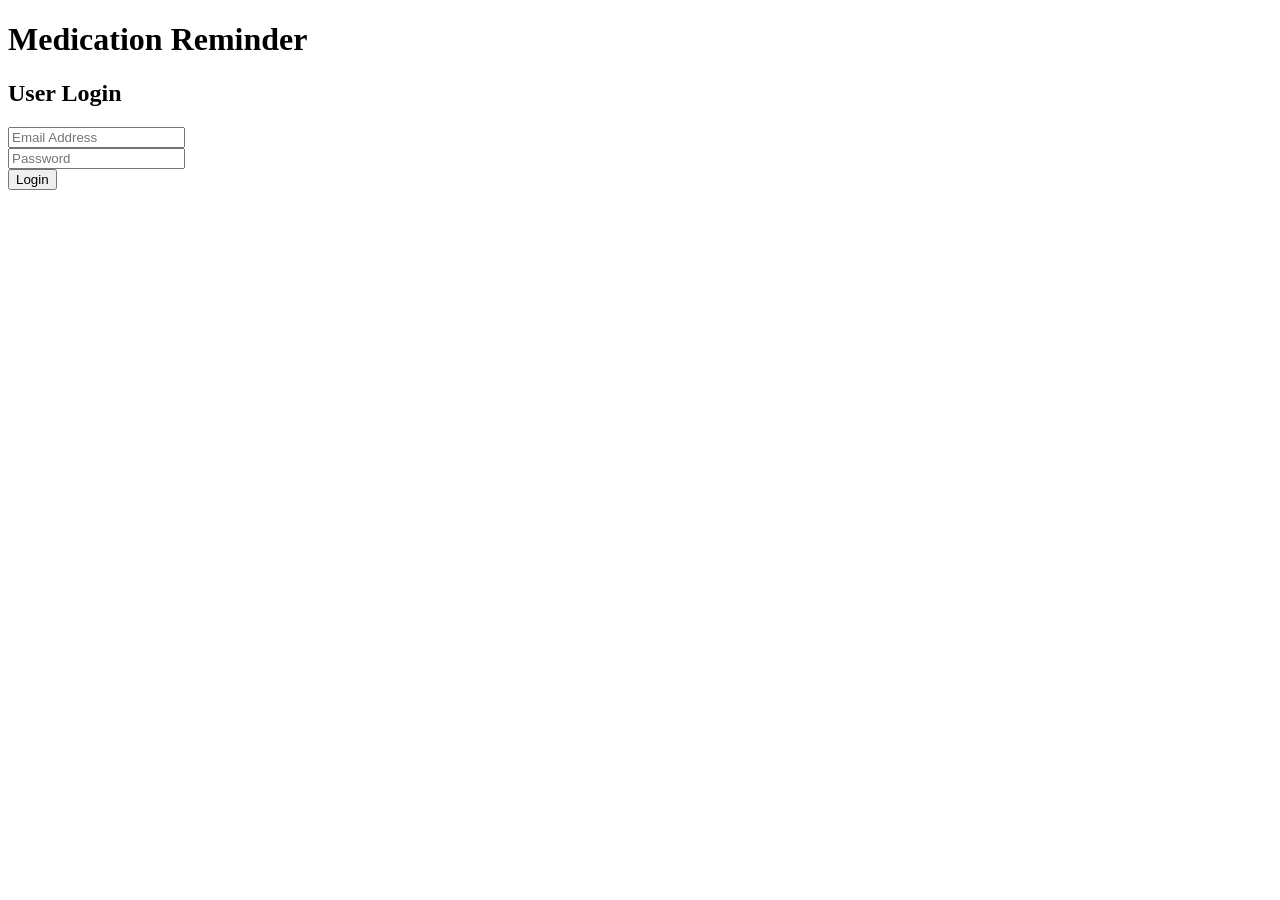
==== frontend/index.html @ 81f9f46f "LastUpdated since forever (i think frontend is here as well)" ====
<!DOCTYPE html>
<html lang="en">
<head>
    <meta charset="UTF-8">
    <meta name="viewport" content="width=device-width, initial-scale=1.0">
    <title>Medication Reminder System</title>
    <link rel="stylesheet" href="styles.css">
</head>
<body>
    <div class="container">
        <h1>Medication Reminder</h1>

        <div id="login-section" class="card">
            <h2>User Login</h2>
            <div class="form-group">
                <input type="email" id="login-email" placeholder="Email Address" required>
            </div>
            <div class="form-group">
                <input type="password" id="login-password" placeholder="Password" required>
            </div>
            <button onclick="handleLogin()" class="btn-primary">Login</button>
        </div>

        <div id="dashboard" style="display:none;">
            <div class="header-actions">
                <h2 id="welcome-msg">Dashboard</h2>
                <button onclick="handleLogout()" class="btn-danger">Logout</button>
            </div>

            <div class="section card">
                <h3>Add New Medication</h3>
                <div class="form-group">
                    <input type="text" id="med-name" placeholder="Medication Name">
                </div>
                <div class="form-group">
                    <input type="text" id="med-dosage" placeholder="Dosage (e.g., 500mg)">
                </div>
                <button onclick="handleAddMedication()" class="btn-success">Add Medication</button>
            </div>

            <div class="section card">
                <h3>Your Medications</h3>
                <button onclick="fetchMedications()" class="btn-secondary">Refresh List</button>
                <ul id="med-list" class="item-list"></ul>
            </div>
<div class="section card">
                <h3>Your Archived Medications</h3>
                <button onclick="fetchArchivedMedications()" class="btn-secondary">Refresh List</button>
                <ul id="archived-med-list" class="item-list"></ul>
            </div>
            <div class="section card">
                <h3>Set a New Reminder</h3>
                <div class="form-group">
                    <label for="rem-med-id">Select Medication:</label>
                    <select id="rem-med-id">
                        <option value="">-- Choose a Medication --</option>
                    </select>
                </div>
                <div class="form-group">
                    <input type="text" id="rem-name" placeholder="Reminder Title">
                </div>
                <div class="form-group">
                    <label for="rem-time">Time:</label>
                    <input type="datetime-local" id="rem-time">
                </div>
                <div class="form-group">
                    <select id="rem-freq">
                        <option value="ONCE">Once</option>
                        <option value="DAILY">Daily</option>
                        <option value="WEEKLY">Weekly</option>
                        <option value="MONTHLY">Monthly</option>
                    </select>
                </div>
                <div class="form-group">
                    <textarea id="rem-msg" placeholder="Instructions"></textarea>
                </div>
                <button onclick="handleCreateReminder()" class="btn-primary">Set Reminder</button>
            </div>

            <div class="section card motivation-box">
                <h3>Daily Motivation</h3>
                <p id="motivation-display">Click the button for a boost!</p>
                <button onclick="fetchMotivation()" class="btn-secondary">Get Inspired</button>
            </div>
        </div>
    </div>
    <script src="script.js"></script>
</body>
</html>
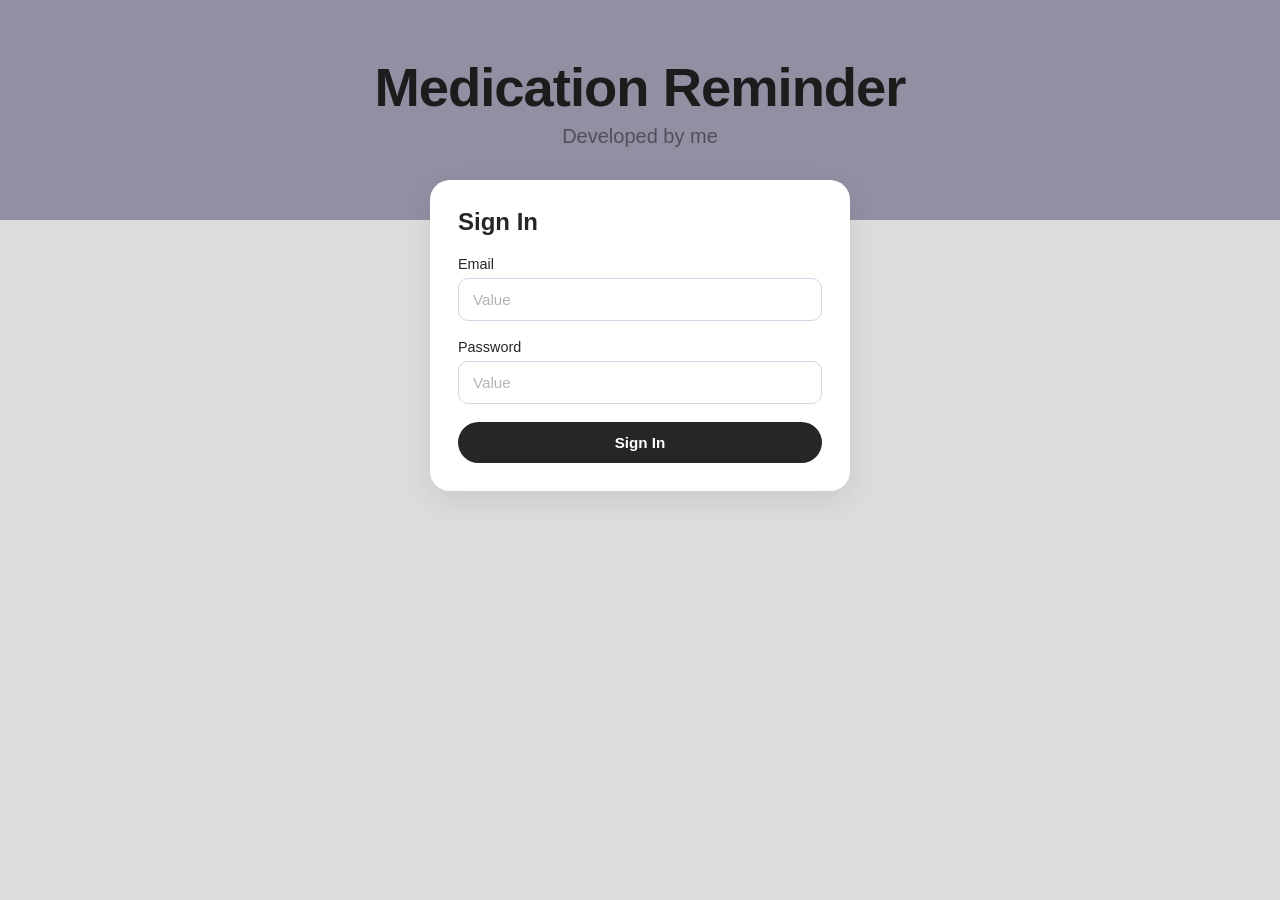
==== commit 58bbf767: "changed README, index, script and added styles.css" ====
--- a/frontend/index.html
+++ b/frontend/index.html
@@ -7,18 +7,23 @@
     <link rel="stylesheet" href="styles.css">
 </head>
 <body>
+    <header class="hero">
+        <h1>Medication Reminder</h1>
+        <p class="subtitle" id="app-subtitle">Developed by me</p>
+    </header>
+
     <div class="container">
-        <h1>Medication Reminder</h1>
-
-        <div id="login-section" class="card">
-            <h2>User Login</h2>
+        <div id="login-section" class="card login-card">
+            <h2>Sign In</h2>
             <div class="form-group">
-                <input type="email" id="login-email" placeholder="Email Address" required>
+                <label for="login-email">Email</label>
+                <input type="email" id="login-email" placeholder="Value" required>
             </div>
             <div class="form-group">
-                <input type="password" id="login-password" placeholder="Password" required>
+                <label for="login-password">Password</label>
+                <input type="password" id="login-password" placeholder="Value" required>
             </div>
-            <button onclick="handleLogin()" class="btn-primary">Login</button>
+            <button onclick="handleLogin()" class="btn-primary btn-block">Sign In</button>
         </div>
 
         <div id="dashboard" style="display:none;">
@@ -82,6 +87,8 @@
                 <p id="motivation-display">Click the button for a boost!</p>
                 <button onclick="fetchMotivation()" class="btn-secondary">Get Inspired</button>
             </div>
+
+            <div class="blob" aria-hidden="true"></div>
         </div>
     </div>
     <script src="script.js"></script>
--- a/frontend/styles.css
+++ b/frontend/styles.css
@@ -0,0 +1,393 @@
+/* =========================================================
+   Medication Reminder — styles.css
+   Matches Figma frames: login, dashboard, add/edit forms,
+   caregiver read-only view.
+   ========================================================= */
+
+:root {
+  --hero-bg: #938fa3;
+  --hero-bg-light: #b0abbf;
+  --page-bg: #dcdcdc;
+  --card-bg: #efeaf7;
+  --card-bg-soft: #f2eef9;
+  --white: #ffffff;
+  --ink: #262626;
+  --muted: #8a8a8a;
+  --border: #d8d3e6;
+
+  --accent-purple: #5b4b8a;
+  --accent-purple-dark: #493c70;
+  --dark-btn: #262626;
+  --dark-btn-hover: #101010;
+
+  --danger: #c0392b;
+  --danger-hover: #a5301f;
+  --success: #2f8f5b;
+  --success-hover: #257148;
+  --warning: #d99a2b;
+  --warning-hover: #b87f1e;
+  --secondary: #6d6d78;
+  --secondary-hover: #56565f;
+
+  --icon-yellow: #e8b930;
+  --icon-pink: #d6368f;
+  --icon-green: #1f6f4a;
+
+  --blob-pink: #f4c6cf;
+
+  --radius-lg: 20px;
+  --radius-md: 14px;
+  --radius-pill: 999px;
+
+  --font-display: "Arial Black", "Helvetica Neue", Arial, sans-serif;
+  --font-body: "Segoe UI", Roboto, Helvetica, Arial, sans-serif;
+}
+
+* {
+  box-sizing: border-box;
+}
+
+body {
+  margin: 0;
+  background: var(--page-bg);
+  font-family: var(--font-body);
+  color: var(--ink);
+}
+
+/* ---------- Hero / header band ---------- */
+
+.hero {
+  background: var(--hero-bg);
+  text-align: center;
+  padding: 56px 24px 72px;
+}
+
+.hero h1 {
+  font-family: var(--font-display);
+  font-weight: 900;
+  font-size: clamp(2rem, 6vw, 3.4rem);
+  letter-spacing: -1px;
+  color: #1c1c1c;
+  margin: 0;
+}
+
+.hero .subtitle {
+  font-size: 1.25rem;
+  color: rgba(0, 0, 0, 0.45);
+  margin: 6px 0 0;
+  font-weight: 400;
+}
+
+/* ---------- Layout container ---------- */
+
+.container {
+  max-width: 760px;
+  margin: -40px auto 80px;
+  padding: 0 20px;
+  position: relative;
+}
+
+/* ---------- Cards (shared) ---------- */
+
+.card {
+  background: var(--card-bg);
+  border-radius: var(--radius-lg);
+  padding: 28px;
+  box-shadow: 0 10px 30px rgba(0, 0, 0, 0.08);
+}
+
+.section {
+  margin-top: 28px;
+}
+
+/* ---------- Login card ---------- */
+
+.login-card {
+  background: var(--white);
+  max-width: 420px;
+  margin: 0 auto;
+}
+
+.login-card h2 {
+  margin-top: 0;
+  font-weight: 600;
+}
+
+/* ---------- Form elements ---------- */
+
+.form-group {
+  margin-bottom: 18px;
+}
+
+.form-group label {
+  display: block;
+  font-size: 0.9rem;
+  margin-bottom: 6px;
+  color: var(--ink);
+}
+
+input[type="text"],
+input[type="email"],
+input[type="password"],
+input[type="datetime-local"],
+select,
+textarea {
+  width: 100%;
+  padding: 12px 14px;
+  border: 1px solid var(--border);
+  border-radius: 10px;
+  background: var(--white);
+  font-size: 0.95rem;
+  font-family: inherit;
+  color: var(--ink);
+}
+
+input::placeholder,
+textarea::placeholder {
+  color: #b3b3b3;
+}
+
+input:disabled {
+  background: #e6e6e6;
+  color: #9a9a9a;
+}
+
+textarea {
+  min-height: 90px;
+  resize: vertical;
+}
+
+/* ---------- Buttons ---------- */
+
+button {
+  cursor: pointer;
+  border: none;
+  border-radius: var(--radius-pill);
+  padding: 12px 22px;
+  font-size: 0.95rem;
+  font-weight: 600;
+  font-family: inherit;
+  transition: background 0.15s ease, transform 0.05s ease;
+}
+
+button:active {
+  transform: translateY(1px);
+}
+
+.btn-block {
+  width: 100%;
+}
+
+.btn-primary {
+  background: var(--dark-btn);
+  color: var(--white);
+}
+.btn-primary:hover {
+  background: var(--dark-btn-hover);
+}
+
+.btn-danger {
+  background: var(--danger);
+  color: var(--white);
+}
+.btn-danger:hover {
+  background: var(--danger-hover);
+}
+
+.btn-success {
+  background: var(--success);
+  color: var(--white);
+}
+.btn-success:hover {
+  background: var(--success-hover);
+}
+
+.btn-warning {
+  background: var(--warning);
+  color: var(--white);
+}
+.btn-warning:hover {
+  background: var(--warning-hover);
+}
+
+.btn-secondary {
+  background: var(--secondary);
+  color: var(--white);
+}
+.btn-secondary:hover {
+  background: var(--secondary-hover);
+}
+
+/* ---------- Dashboard header ---------- */
+
+.header-actions {
+  display: flex;
+  align-items: center;
+  justify-content: space-between;
+  margin-bottom: 8px;
+}
+
+.header-actions h2 {
+  margin: 0;
+}
+
+/* ---------- Medication list ---------- */
+
+.item-list {
+  list-style: none;
+  margin: 12px 0 0;
+  padding: 0;
+}
+
+.item-list li {
+  border-bottom: 1px solid var(--border);
+}
+
+.item-list li:last-child {
+  border-bottom: none;
+}
+
+.med-item {
+  display: flex;
+  align-items: center;
+  gap: 14px;
+  padding: 14px 0;
+}
+
+.med-info {
+  flex: 1;
+  font-size: 0.95rem;
+}
+
+.archived-tag {
+  color: var(--danger);
+  margin-left: 6px;
+}
+
+.med-icon {
+  width: 34px;
+  height: 34px;
+  border-radius: 50%;
+  border: 3px solid currentColor;
+  position: relative;
+  flex-shrink: 0;
+}
+
+.med-icon::before,
+.med-icon::after {
+  content: "";
+  position: absolute;
+  background: currentColor;
+}
+.med-icon::before {
+  top: 50%;
+  left: 15%;
+  right: 15%;
+  height: 3px;
+  transform: translateY(-50%);
+}
+.med-icon::after {
+  top: 15%;
+  bottom: 15%;
+  left: 50%;
+  width: 3px;
+  transform: translateX(-50%);
+}
+
+.icon-yellow {
+  color: var(--icon-yellow);
+}
+.icon-pink {
+  color: var(--icon-pink);
+}
+.icon-green {
+  color: var(--icon-green);
+}
+
+.actions {
+  display: flex;
+  gap: 8px;
+}
+
+.actions button {
+  padding: 8px 14px;
+  font-size: 0.82rem;
+}
+
+/* ---------- Reminder frequency select (styled like Figma pill) ---------- */
+
+#rem-freq {
+  display: inline-block;
+  width: auto;
+  background: var(--accent-purple);
+  color: var(--white);
+  border: none;
+  border-radius: var(--radius-pill);
+  padding: 10px 18px;
+  font-weight: 600;
+}
+
+#rem-freq:hover {
+  background: var(--accent-purple-dark);
+}
+
+/* ---------- Motivation box ---------- */
+
+.motivation-box {
+  text-align: center;
+}
+
+.motivation-box p {
+  font-style: italic;
+  color: var(--muted);
+  min-height: 24px;
+}
+
+/* ---------- Decorative blob (visual only) ---------- */
+
+.blob {
+  width: 220px;
+  height: 220px;
+  background: var(--blob-pink);
+  border-radius: 55% 45% 60% 40% / 50% 55% 45% 50%;
+  margin: 60px auto 0;
+  opacity: 0.9;
+}
+
+/* ---------- Responsive ---------- */
+
+@media (max-width: 560px) {
+  .hero {
+    padding: 40px 16px 56px;
+  }
+
+  .card {
+    padding: 20px;
+  }
+
+  .med-item {
+    flex-wrap: wrap;
+  }
+
+  .actions {
+    width: 100%;
+    justify-content: flex-start;
+    margin-top: 8px;
+  }
+}
+
+/* ---------- Accessibility ---------- */
+
+button:focus-visible,
+input:focus-visible,
+select:focus-visible,
+textarea:focus-visible {
+  outline: 2px solid var(--accent-purple);
+  outline-offset: 2px;
+}
+
+@media (prefers-reduced-motion: reduce) {
+  * {
+    transition: none !important;
+  }
+}
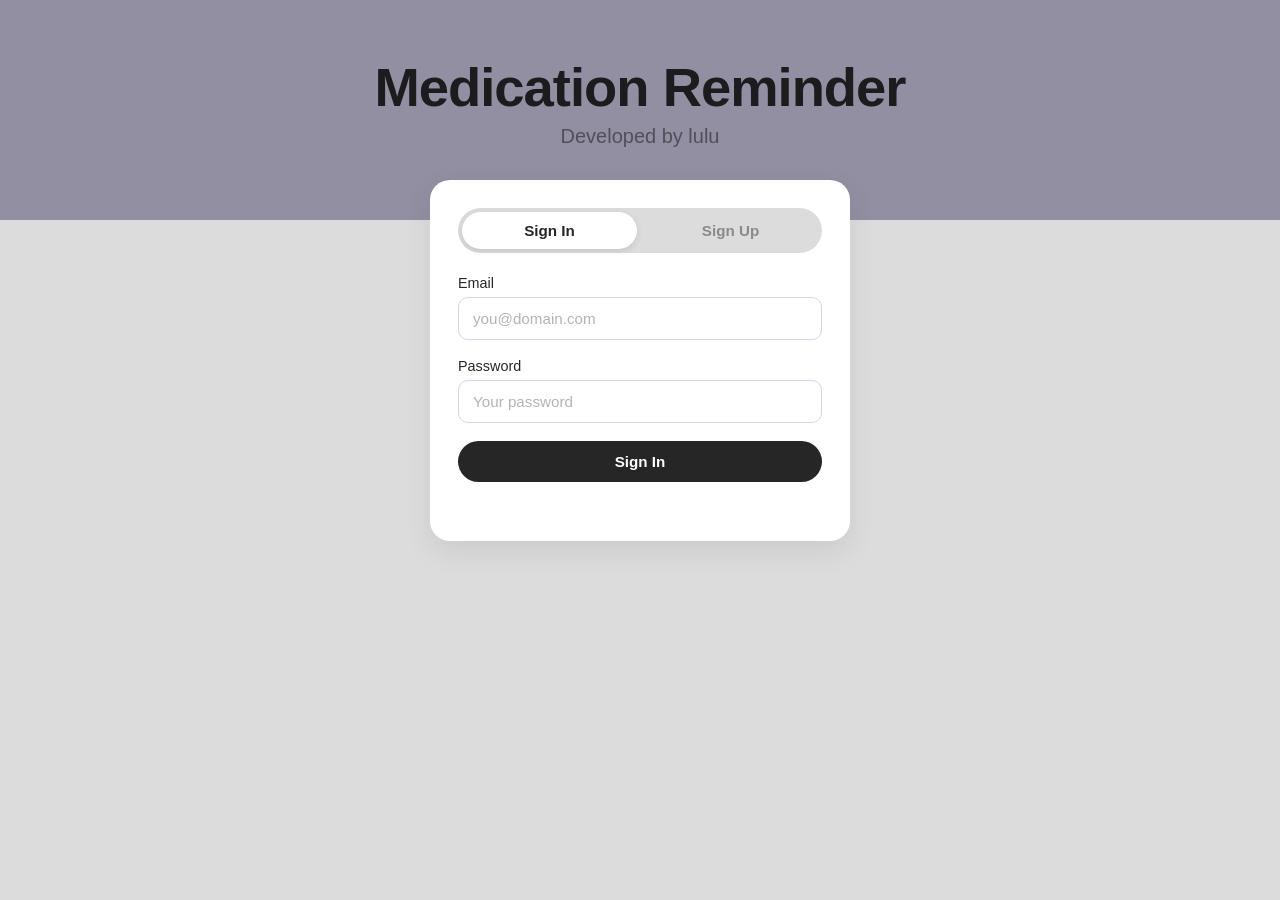
==== commit 51f304a3: "feat(frontend): add sign-up form and inline auth errors - Sign In / Sign Up toggle on the auth card;" ====
--- a/frontend/index.html
+++ b/frontend/index.html
@@ -8,28 +8,53 @@
 </head>
 <body>
     <header class="hero">
+        <button onclick="handleLogout()" id="logout-btn" class="btn-danger" hidden>Logout</button>
         <h1>Medication Reminder</h1>
-        <p class="subtitle" id="app-subtitle">Developed by me</p>
+        <p class="subtitle" id="app-subtitle">Developed by lulu</p>
     </header>
 
     <div class="container">
         <div id="login-section" class="card login-card">
-            <h2>Sign In</h2>
-            <div class="form-group">
-                <label for="login-email">Email</label>
-                <input type="email" id="login-email" placeholder="Value" required>
+            <div class="auth-toggle">
+                <button type="button" id="tab-signin" class="auth-tab is-active" onclick="showAuthTab('signin')">Sign In</button>
+                <button type="button" id="tab-signup" class="auth-tab" onclick="showAuthTab('signup')">Sign Up</button>
             </div>
-            <div class="form-group">
-                <label for="login-password">Password</label>
-                <input type="password" id="login-password" placeholder="Value" required>
-            </div>
-            <button onclick="handleLogin()" class="btn-primary btn-block">Sign In</button>
+
+            <form id="signin-form" onsubmit="event.preventDefault(); handleLogin();">
+                <div class="form-group">
+                    <label for="login-email">Email</label>
+                    <input type="email" id="login-email" placeholder="you@domain.com" required>
+                </div>
+                <div class="form-group">
+                    <label for="login-password">Password</label>
+                    <input type="password" id="login-password" placeholder="Your password" required>
+                </div>
+                <button type="submit" class="btn-primary btn-block">Sign In</button>
+            </form>
+
+            <form id="signup-form" onsubmit="event.preventDefault(); handleRegister();" hidden>
+                <div class="form-group">
+                    <label for="signup-name">Name</label>
+                    <input type="text" id="signup-name" placeholder="Jane Doe" required>
+                </div>
+                <div class="form-group">
+                    <label for="signup-email">Email</label>
+                    <input type="email" id="signup-email" placeholder="you@domain.com" required>
+                </div>
+                <div class="form-group">
+                    <label for="signup-password">Password</label>
+                    <input type="password" id="signup-password" placeholder="Create a password" required>
+                    <small class="field-hint">At least 8 characters, with an uppercase letter, a lowercase letter, and a number.</small>
+                </div>
+                <button type="submit" class="btn-success btn-block">Create Account</button>
+            </form>
+
+            <p id="auth-message" class="auth-message" role="status"></p>
         </div>
 
         <div id="dashboard" style="display:none;">
             <div class="header-actions">
-                <h2 id="welcome-msg">Dashboard</h2>
-                <button onclick="handleLogout()" class="btn-danger">Logout</button>
+                <h2 id="welcome-msg">Welcome!</h2>
             </div>
 
             <div class="section card">
--- a/frontend/styles.css
+++ b/frontend/styles.css
@@ -60,6 +60,22 @@
   background: var(--hero-bg);
   text-align: center;
   padding: 56px 24px 72px;
+  position: relative;
+}
+
+#logout-btn {
+  position: absolute;
+  top: 20px;
+  right: 24px;
+}
+
+@media (max-width: 560px) {
+  #logout-btn {
+    top: 12px;
+    right: 12px;
+    padding: 8px 16px;
+    font-size: 0.85rem;
+  }
 }
 
 .hero h1 {
@@ -111,6 +127,50 @@
 .login-card h2 {
   margin-top: 0;
   font-weight: 600;
+}
+
+/* ---------- Auth tabs (Sign In / Sign Up) ---------- */
+
+.auth-toggle {
+  display: flex;
+  gap: 6px;
+  background: var(--page-bg);
+  border-radius: var(--radius-pill);
+  padding: 4px;
+  margin-bottom: 22px;
+}
+
+.auth-tab {
+  flex: 1;
+  background: transparent;
+  color: var(--muted);
+  padding: 10px 12px;
+  border-radius: var(--radius-pill);
+}
+
+.auth-tab.is-active {
+  background: var(--white);
+  color: var(--ink);
+  box-shadow: 0 2px 6px rgba(0, 0, 0, 0.1);
+}
+
+.field-hint {
+  display: block;
+  margin-top: 6px;
+  font-size: 0.8rem;
+  color: var(--muted);
+}
+
+.auth-message {
+  margin: 14px 0 0;
+  font-size: 0.9rem;
+  color: var(--success);
+  white-space: pre-line;
+  min-height: 1.2em;
+}
+
+.auth-message.is-error {
+  color: var(--danger);
 }
 
 /* ---------- Form elements ---------- */
